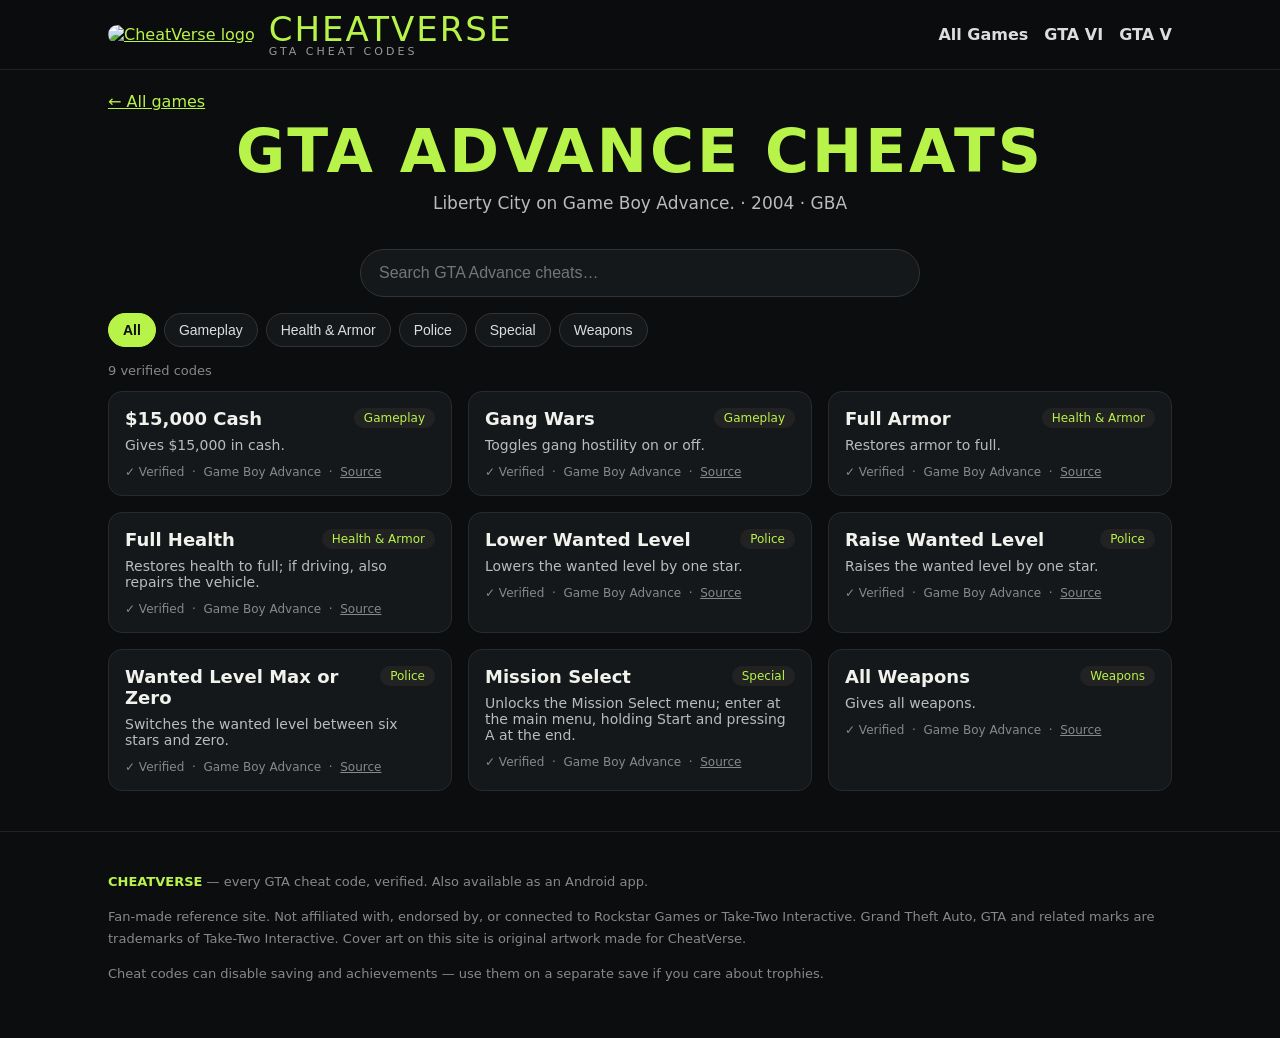
==== games/advance.html @ 4d881ffa "Add files via upload" ====
<!DOCTYPE html>
<html lang="en"><head><meta charset="utf-8">
<meta name="viewport" content="width=device-width, initial-scale=1">
<title>GTA Advance Cheat Codes — CheatVerse</title><meta name="description" content="All 9 verified GTA Advance cheat codes — PC keyboard, PlayStation, Xbox, D-pad and phone cheats. Liberty City on Game Boy Advance.">
<link rel="canonical" href="https://khizar-al-dev.github.io/cheatverse/games/advance.html">
<meta property="og:title" content="GTA Advance Cheat Codes — CheatVerse"><meta property="og:description" content="All 9 verified GTA Advance cheat codes — PC keyboard, PlayStation, Xbox, D-pad and phone cheats. Liberty City on Game Boy Advance.">
<meta property="og:type" content="website"><meta property="og:image" content="https://khizar-al-dev.github.io/cheatverse/assets/images/covers/advance.webp">
<link rel="stylesheet" href="/style.css"></head>
<body><header class="site"><div class="wrap">
<a href="/"><img class="logo" src="/assets/images/logo.png" alt="CheatVerse logo"></a>
<a class="brand" href="/">CHEATVERSE<small>GTA CHEAT CODES</small></a>
<nav><a href="/">All Games</a><a href="/games/gta-6.html">GTA VI</a><a href="/games/gta-5.html">GTA V</a></nav>
</div></header><main class="wrap">
<p style="margin:22px 0 0"><a href="/">← All games</a></p>
<section class="hero" style="padding-top:10px"><h1 style="font-size:clamp(34px,6vw,60px)">GTA ADVANCE CHEATS</h1>
<p>Liberty City on Game Boy Advance. · 2004 · GBA</p></section>

<input id="q" class="search" type="search" placeholder="Search GTA Advance cheats…" aria-label="Search cheats">
<div class="cats"><button class="active" data-cat="all">All</button><button data-cat="gameplay">Gameplay</button><button data-cat="health_armor">Health &amp; Armor</button><button data-cat="police">Police</button><button data-cat="special">Special</button><button data-cat="weapons">Weapons</button></div>
<p style="color:#888;font-size:13px"><span id="n">9</span> verified codes</p>
<section class="cards"><article class="card" data-name="$15,000 cash" data-cat="gameplay">
  <div class="card-head"><h3>$15,000 Cash</h3><span class="chip">Gameplay</span></div>
  <p class="desc">Gives $15,000 in cash.</p>
  
  <div class="codes"></div>
  <p class="meta">✓ Verified &nbsp;·&nbsp; Game Boy Advance &nbsp;·&nbsp; <a href="https://gamefaqs.gamespot.com/gba/919434-grand-theft-auto/cheats" target="_blank" rel="noopener">Source</a></p>
</article><article class="card" data-name="gang wars" data-cat="gameplay">
  <div class="card-head"><h3>Gang Wars</h3><span class="chip">Gameplay</span></div>
  <p class="desc">Toggles gang hostility on or off.</p>
  
  <div class="codes"></div>
  <p class="meta">✓ Verified &nbsp;·&nbsp; Game Boy Advance &nbsp;·&nbsp; <a href="https://gamefaqs.gamespot.com/gba/919434-grand-theft-auto/cheats" target="_blank" rel="noopener">Source</a></p>
</article><article class="card" data-name="full armor" data-cat="health_armor">
  <div class="card-head"><h3>Full Armor</h3><span class="chip">Health &amp; Armor</span></div>
  <p class="desc">Restores armor to full.</p>
  
  <div class="codes"></div>
  <p class="meta">✓ Verified &nbsp;·&nbsp; Game Boy Advance &nbsp;·&nbsp; <a href="https://gamefaqs.gamespot.com/gba/919434-grand-theft-auto/cheats" target="_blank" rel="noopener">Source</a></p>
</article><article class="card" data-name="full health" data-cat="health_armor">
  <div class="card-head"><h3>Full Health</h3><span class="chip">Health &amp; Armor</span></div>
  <p class="desc">Restores health to full; if driving, also repairs the vehicle.</p>
  
  <div class="codes"></div>
  <p class="meta">✓ Verified &nbsp;·&nbsp; Game Boy Advance &nbsp;·&nbsp; <a href="https://gamefaqs.gamespot.com/gba/919434-grand-theft-auto/cheats" target="_blank" rel="noopener">Source</a></p>
</article><article class="card" data-name="lower wanted level" data-cat="police">
  <div class="card-head"><h3>Lower Wanted Level</h3><span class="chip">Police</span></div>
  <p class="desc">Lowers the wanted level by one star.</p>
  
  <div class="codes"></div>
  <p class="meta">✓ Verified &nbsp;·&nbsp; Game Boy Advance &nbsp;·&nbsp; <a href="https://gamefaqs.gamespot.com/gba/919434-grand-theft-auto/cheats" target="_blank" rel="noopener">Source</a></p>
</article><article class="card" data-name="raise wanted level" data-cat="police">
  <div class="card-head"><h3>Raise Wanted Level</h3><span class="chip">Police</span></div>
  <p class="desc">Raises the wanted level by one star.</p>
  
  <div class="codes"></div>
  <p class="meta">✓ Verified &nbsp;·&nbsp; Game Boy Advance &nbsp;·&nbsp; <a href="https://gamefaqs.gamespot.com/gba/919434-grand-theft-auto/cheats" target="_blank" rel="noopener">Source</a></p>
</article><article class="card" data-name="wanted level max or zero" data-cat="police">
  <div class="card-head"><h3>Wanted Level Max or Zero</h3><span class="chip">Police</span></div>
  <p class="desc">Switches the wanted level between six stars and zero.</p>
  
  <div class="codes"></div>
  <p class="meta">✓ Verified &nbsp;·&nbsp; Game Boy Advance &nbsp;·&nbsp; <a href="https://gamefaqs.gamespot.com/gba/919434-grand-theft-auto/cheats" target="_blank" rel="noopener">Source</a></p>
</article><article class="card" data-name="mission select" data-cat="special">
  <div class="card-head"><h3>Mission Select</h3><span class="chip">Special</span></div>
  <p class="desc">Unlocks the Mission Select menu; enter at the main menu, holding Start and pressing A at the end.</p>
  
  <div class="codes"></div>
  <p class="meta">✓ Verified &nbsp;·&nbsp; Game Boy Advance &nbsp;·&nbsp; <a href="https://gamefaqs.gamespot.com/gba/919434-grand-theft-auto/cheats" target="_blank" rel="noopener">Source</a></p>
</article><article class="card" data-name="all weapons" data-cat="weapons">
  <div class="card-head"><h3>All Weapons</h3><span class="chip">Weapons</span></div>
  <p class="desc">Gives all weapons.</p>
  
  <div class="codes"></div>
  <p class="meta">✓ Verified &nbsp;·&nbsp; Game Boy Advance &nbsp;·&nbsp; <a href="https://gamefaqs.gamespot.com/gba/919434-grand-theft-auto/cheats" target="_blank" rel="noopener">Source</a></p>
</article></section>
<p class="empty">No cheats match that search.</p>
</main><footer><div class="wrap">
<p><b style="color:#B8F34A">CHEATVERSE</b> — every GTA cheat code, verified. Also available as an Android app.</p>
<p>Fan-made reference site. Not affiliated with, endorsed by, or connected to Rockstar Games or Take-Two Interactive. Grand Theft Auto, GTA and related marks are trademarks of Take-Two Interactive. Cover art on this site is original artwork made for CheatVerse.</p>
<p>Cheat codes can disable saving and achievements — use them on a separate save if you care about trophies.</p>
</div></footer><script src="/app.js"></script></body></html>
---- style.css ----
@font-face{font-family:'Pricedown';src:url('/assets/fonts/PricedownBl.otf') format('opentype');font-display:swap}
*{box-sizing:border-box}body{margin:0;background:#0B0D0F;color:#F2F2ED;font-family:system-ui,-apple-system,'Segoe UI',Roboto,Arial,sans-serif}
a{color:#B8F34A}.wrap{max-width:1100px;margin:0 auto;padding:0 18px}
header.site{position:sticky;top:0;z-index:10;background:rgba(11,13,15,.95);border-bottom:1px solid #222}
header.site .wrap{display:flex;align-items:center;gap:14px;padding:12px 18px}
.logo{height:44px;width:44px;border-radius:10px;object-fit:cover}
.brand{font-family:'Pricedown',system-ui,sans-serif;font-size:34px;letter-spacing:2px;color:#B8F34A;text-decoration:none;line-height:1}
.brand small{display:block;font-family:system-ui,sans-serif;font-size:11px;letter-spacing:3px;color:#999}
nav{margin-left:auto;display:flex;gap:16px}nav a{color:#ddd;text-decoration:none;font-weight:600}
nav a:hover{color:#B8F34A}
.hero{padding:44px 0 10px;text-align:center}
.hero h1{font-family:'Pricedown',system-ui,sans-serif;font-size:clamp(44px,8vw,84px);margin:0;color:#B8F34A;letter-spacing:3px;line-height:1}
.hero p{color:#bbb;max-width:640px;margin:12px auto;font-size:17px}
.stats{display:flex;gap:12px;justify-content:center;flex-wrap:wrap;margin:18px 0}
.stat{background:#14181B;border:1px solid #262B2F;border-radius:12px;padding:10px 18px}
.stat b{color:#B8F34A;font-size:22px;display:block}.stat span{color:#999;font-size:13px}
.search{width:100%;max-width:560px;margin:14px auto 4px;display:block;padding:14px 18px;border-radius:999px;border:1px solid #333;background:#14181B;color:#fff;font-size:16px}
.search:focus{outline:2px solid #B8F34A}
.grid{display:grid;grid-template-columns:repeat(auto-fill,minmax(240px,1fr));gap:18px;padding:26px 0 40px}
.game-card{background:#14181B;border:1px solid #262B2F;border-radius:16px;overflow:hidden;text-decoration:none;color:inherit;display:block}
.game-card:hover{border-color:#B8F34A}
.game-card img{width:100%;height:150px;object-fit:cover;display:block;background:#000}
.game-card .body{padding:14px}
.game-card h2{margin:0 0 4px;font-size:20px}.game-card h2 span{color:#B8F34A}
.game-card p{margin:0;color:#aaa;font-size:14px}
.count{display:inline-block;margin-top:10px;background:#B8F34A;color:#0B0D0F;font-weight:700;border-radius:999px;padding:3px 12px;font-size:13px}
.notice{background:#2A2103;border:1px solid #8a6d1a;color:#ffe9a8;border-radius:12px;padding:14px 16px;margin:18px 0}
.cats{display:flex;gap:8px;flex-wrap:wrap;margin:16px 0}
.cats button{background:#14181B;color:#ddd;border:1px solid #333;border-radius:999px;padding:8px 14px;cursor:pointer;font-size:14px}
.cats button.active{background:#B8F34A;color:#0B0D0F;border-color:#B8F34A;font-weight:700}
.cards{display:grid;grid-template-columns:repeat(auto-fill,minmax(300px,1fr));gap:16px;padding-bottom:40px}
.card{background:#14181B;border:1px solid #262B2F;border-radius:14px;padding:16px}
.card-head{display:flex;justify-content:space-between;gap:10px;align-items:flex-start}
.card h3{margin:0;font-size:18px}.chip{background:#222;color:#B8F34A;font-size:12px;border-radius:999px;padding:3px 10px;white-space:nowrap}
.desc{color:#bbb;font-size:14px;margin:8px 0}
.unlock{color:#ffe9a8;font-size:13px;background:#2A2103;border-radius:8px;padding:8px 10px}
.code-row{display:flex;align-items:center;gap:8px;background:#0B0D0F;border:1px solid #262B2F;border-radius:8px;padding:8px 10px;margin-top:8px}
.code-label{font-size:12px;color:#999;min-width:86px}
.code-row code{flex:1;font-size:13px;word-break:break-word;color:#fff}
.copy{background:#B8F34A;color:#0B0D0F;border:0;border-radius:8px;padding:6px 12px;font-weight:700;cursor:pointer}
.copy.done{background:#fff}
.meta{color:#888;font-size:12px;margin:12px 0 0}.meta a{color:#888}
footer{border-top:1px solid #222;padding:26px 0 40px;color:#888;font-size:13px;line-height:1.7}
.empty{display:none;text-align:center;color:#999;padding:30px}
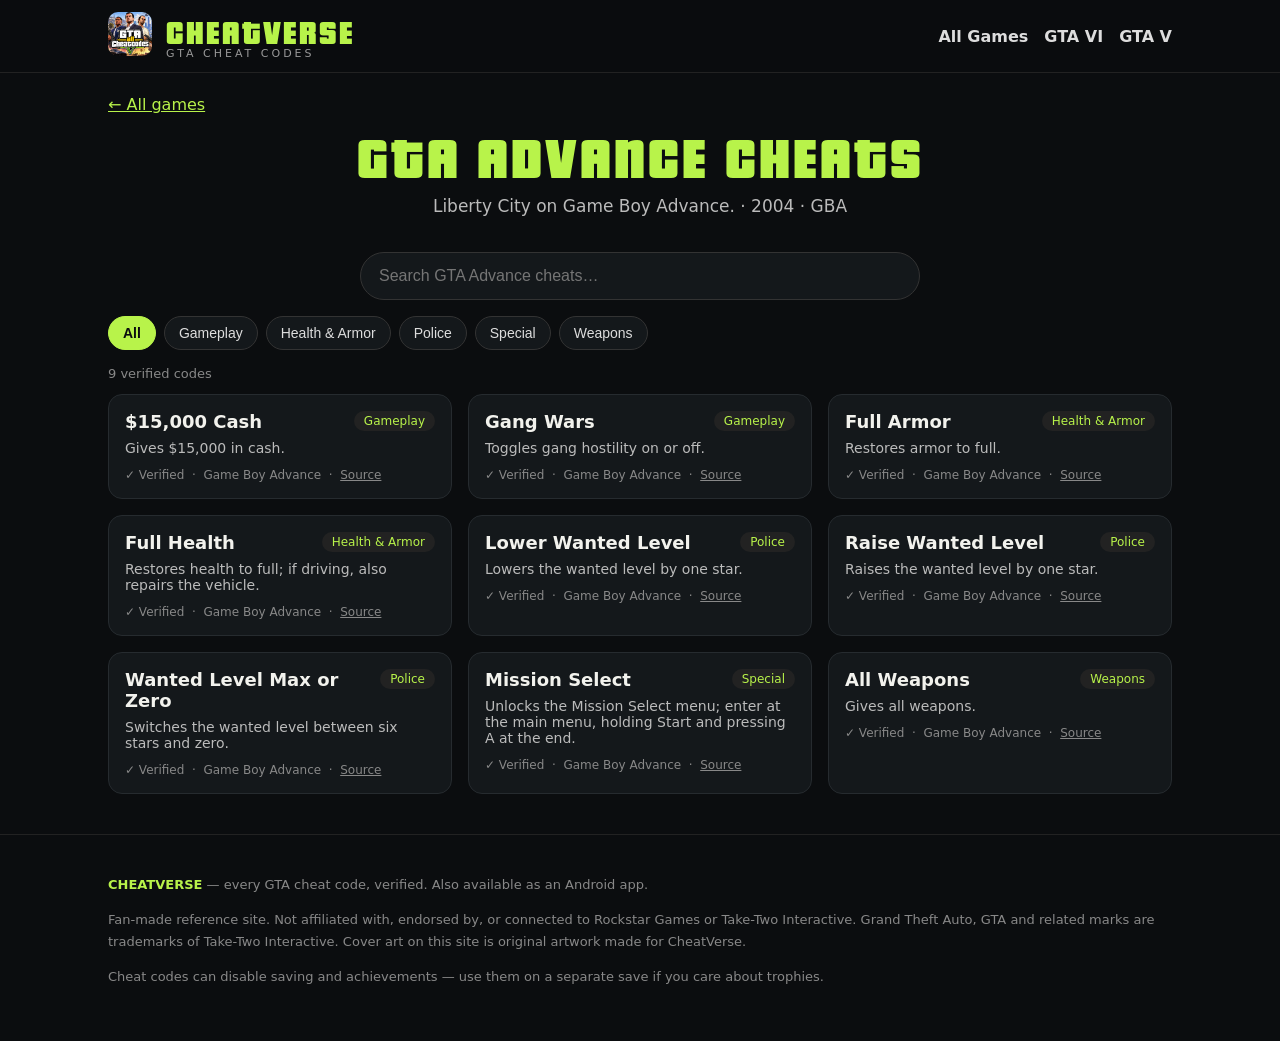
==== commit 9786b57a: "Add files via upload" ====
--- a/games/advance.html
+++ b/games/advance.html
@@ -5,13 +5,13 @@
 <link rel="canonical" href="https://khizar-al-dev.github.io/cheatverse/games/advance.html">
 <meta property="og:title" content="GTA Advance Cheat Codes — CheatVerse"><meta property="og:description" content="All 9 verified GTA Advance cheat codes — PC keyboard, PlayStation, Xbox, D-pad and phone cheats. Liberty City on Game Boy Advance.">
 <meta property="og:type" content="website"><meta property="og:image" content="https://khizar-al-dev.github.io/cheatverse/assets/images/covers/advance.webp">
-<link rel="stylesheet" href="/style.css"></head>
+<link rel="stylesheet" href="../style.css"></head>
 <body><header class="site"><div class="wrap">
-<a href="/"><img class="logo" src="/assets/images/logo.png" alt="CheatVerse logo"></a>
-<a class="brand" href="/">CHEATVERSE<small>GTA CHEAT CODES</small></a>
-<nav><a href="/">All Games</a><a href="/games/gta-6.html">GTA VI</a><a href="/games/gta-5.html">GTA V</a></nav>
+<a href="../index.html"><img class="logo" src="../assets/images/logo.png" alt="CheatVerse logo"></a>
+<a class="brand" href="../index.html">CHEATVERSE<small>GTA CHEAT CODES</small></a>
+<nav><a href="../index.html">All Games</a><a href="../games/gta-6.html">GTA VI</a><a href="../games/gta-5.html">GTA V</a></nav>
 </div></header><main class="wrap">
-<p style="margin:22px 0 0"><a href="/">← All games</a></p>
+<p style="margin:22px 0 0"><a href="../index.html">← All games</a></p>
 <section class="hero" style="padding-top:10px"><h1 style="font-size:clamp(34px,6vw,60px)">GTA ADVANCE CHEATS</h1>
 <p>Liberty City on Game Boy Advance. · 2004 · GBA</p></section>
 
@@ -78,4 +78,4 @@
 <p><b style="color:#B8F34A">CHEATVERSE</b> — every GTA cheat code, verified. Also available as an Android app.</p>
 <p>Fan-made reference site. Not affiliated with, endorsed by, or connected to Rockstar Games or Take-Two Interactive. Grand Theft Auto, GTA and related marks are trademarks of Take-Two Interactive. Cover art on this site is original artwork made for CheatVerse.</p>
 <p>Cheat codes can disable saving and achievements — use them on a separate save if you care about trophies.</p>
-</div></footer><script src="/app.js"></script></body></html>+</div></footer><script src="../app.js"></script></body></html>
--- a/style.css
+++ b/style.css
@@ -1,4 +1,4 @@
-@font-face{font-family:'Pricedown';src:url('/assets/fonts/PricedownBl.otf') format('opentype');font-display:swap}
+@font-face{font-family:'Pricedown';src:url('assets/fonts/PricedownBl.otf') format('opentype');font-display:swap}
 *{box-sizing:border-box}body{margin:0;background:#0B0D0F;color:#F2F2ED;font-family:system-ui,-apple-system,'Segoe UI',Roboto,Arial,sans-serif}
 a{color:#B8F34A}.wrap{max-width:1100px;margin:0 auto;padding:0 18px}
 header.site{position:sticky;top:0;z-index:10;background:rgba(11,13,15,.95);border-bottom:1px solid #222}
